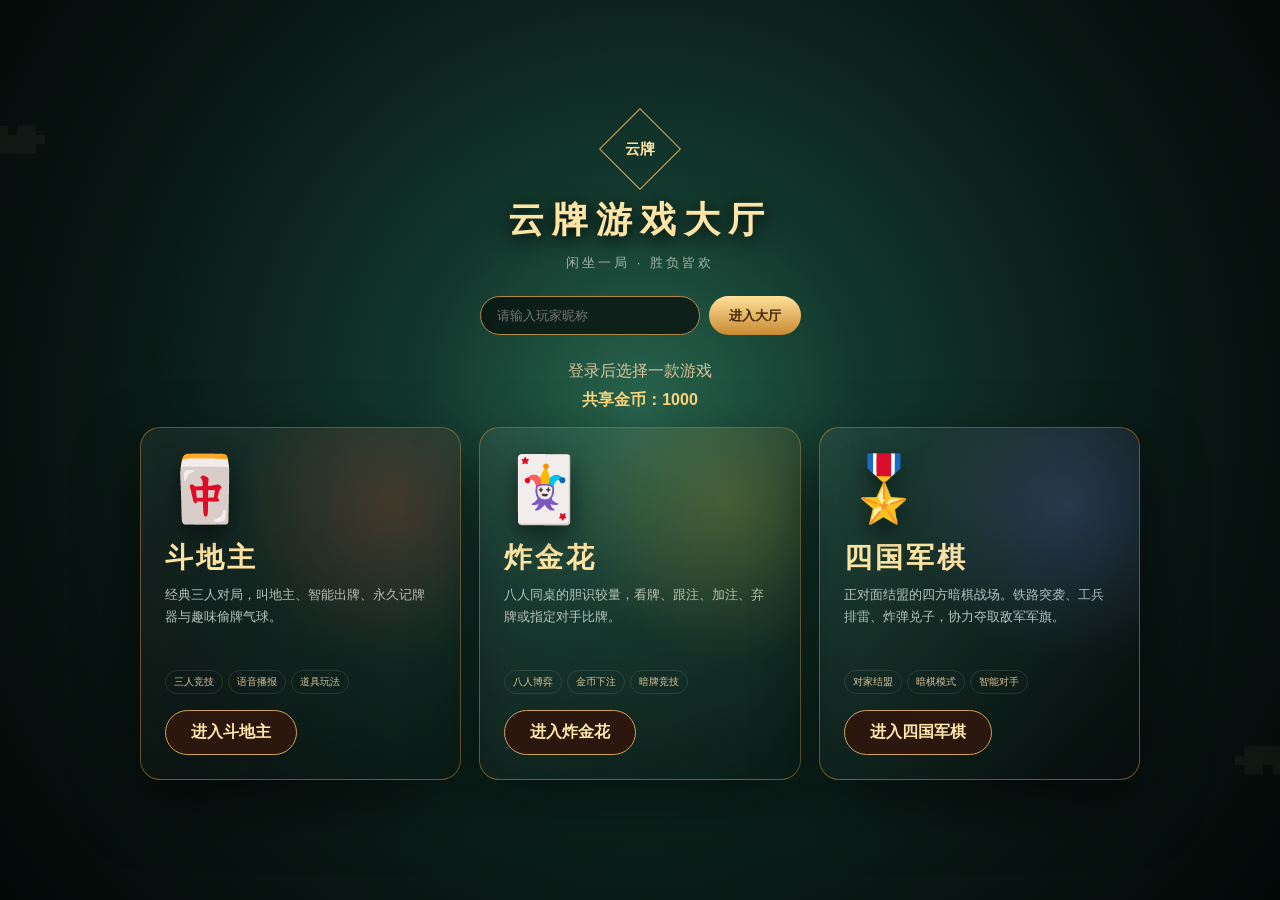
==== index.html @ a08ee3c9 "Fix army chess alliances and add hidden mode" ====
<!doctype html>
<html lang="zh-CN">
<head>
  <meta charset="utf-8">
  <meta name="viewport" content="width=device-width,initial-scale=1">
  <title>云牌游戏大厅</title>
  <style>
    *{box-sizing:border-box}body{margin:0;min-height:100vh;color:#f8e8bd;font-family:"PingFang SC","Microsoft YaHei",sans-serif;background:#07110f;overflow:hidden}
    body:before{content:"";position:fixed;inset:0;background:radial-gradient(circle at 50% 45%,#28644d 0,#12372c 28%,#091814 64%,#030807 100%)}
    .cloud{position:fixed;font-size:150px;opacity:.045}.a{left:-30px;top:8%}.b{right:-30px;bottom:8%;transform:rotate(180deg)}
    main{position:relative;z-index:1;min-height:100vh;display:grid;place-items:center;padding:30px}
    .shell{width:min(1000px,94vw)}
    .title{text-align:center;margin-bottom:24px}.seal{display:grid;place-items:center;width:58px;height:58px;margin:0 auto 18px;border:1px solid #d5aa5e;transform:rotate(45deg);color:#ffe2a2;font:700 15px serif}.seal span{transform:rotate(-45deg)}
    h1{margin:0;font:700 36px "STKaiti","KaiTi",serif;letter-spacing:8px;color:#ffe5a5;text-shadow:0 4px 20px #000}.subtitle{margin:9px 0;color:#9fb7aa;font-size:13px;letter-spacing:3px}
    .login{display:flex;justify-content:center;gap:9px;margin-bottom:26px}.login input{width:220px;padding:11px 16px;border:1px solid #b58a49;border-radius:22px;background:#07100dbb;color:#fff3cf;outline:none}.login button{padding:10px 20px;border:0;border-radius:22px;background:linear-gradient(#ffe19a,#c88a33);color:#442605;font-weight:800;cursor:pointer}
    .welcome{text-align:center;height:22px;margin-bottom:12px;color:#d9c49b}.coins{text-align:center;margin:-5px 0 16px;color:#ffd77e;font-weight:700}
    .games{display:grid;grid-template-columns:repeat(3,1fr);gap:18px}.game-card{position:relative;min-height:330px;padding:24px;border:1px solid #b88a4788;border-radius:20px;overflow:hidden;background:linear-gradient(145deg,#ffffff0e,#00000038);box-shadow:0 24px 60px #0008;transition:.25s}.game-card:hover{transform:translateY(-7px);border-color:#e1b965;box-shadow:0 30px 70px #000b}
    .game-card:before{content:"";position:absolute;inset:0;background:radial-gradient(circle at 78% 22%,var(--glow),transparent 42%);pointer-events:none}
    .ddz{--glow:#d94a2d38}.zjh{--glow:#d4a82738}.jq{--glow:#6d78e03d}.icon{font-size:64px;filter:drop-shadow(0 10px 12px #0008)}h2{font:700 28px "KaiTi",serif;margin:12px 0 7px;color:#ffe4a2;letter-spacing:3px}.desc{height:70px;color:#b6c6bc;line-height:1.7;font-size:13px}.tags{display:flex;gap:5px;margin:16px 0;flex-wrap:wrap}.tag{padding:4px 8px;border:1px solid #ffffff1a;border-radius:12px;color:#d8c39b;font-size:10px}.enter{display:inline-block;padding:11px 25px;border:1px solid #d0a454;border-radius:24px;background:#2b170d;color:#ffe5ac;text-decoration:none;font-weight:700}.enter:hover{background:#d49a42;color:#3f2308}
    @media(max-width:700px){body{overflow:auto}.cloud{font-size:90px}main{display:block;padding:20px 14px}.shell{width:100%}.title{margin-bottom:16px}.seal{width:42px;height:42px;margin-bottom:13px}h1{font-size:27px;letter-spacing:4px}.subtitle{font-size:11px}.login{flex-wrap:nowrap;margin-bottom:15px}.login input{min-width:0;width:100%}.login button{flex:0 0 auto;padding:9px 13px}.welcome{font-size:13px}.games{grid-template-columns:1fr;gap:14px}.game-card{min-height:0;padding:19px}.icon{float:right;font-size:54px}h2{font-size:25px;margin-top:4px}.desc{height:auto;min-height:52px}.tags{margin:12px 0}.enter{width:100%;text-align:center;padding:10px}.coins{margin-bottom:12px}}
  </style>
</head>
<body>
  <div class="cloud a">☁</div><div class="cloud b">☁</div>
  <main><div class="shell">
    <div class="title"><div class="seal"><span>云牌</span></div><h1>云牌游戏大厅</h1><p class="subtitle">闲坐一局 · 胜负皆欢</p></div>
    <div class="login"><input id="nickname" maxlength="10" placeholder="请输入玩家昵称"><button id="loginBtn">进入大厅</button></div>
    <div class="welcome" id="welcome">登录后选择一款游戏</div><div class="coins">共享金币：<b id="coins">1000</b></div>
    <section class="games">
      <article class="game-card ddz"><div class="icon">🀄</div><h2>斗地主</h2><div class="desc">经典三人对局，叫地主、智能出牌、永久记牌器与趣味偷牌气球。</div><div class="tags"><span class="tag">三人竞技</span><span class="tag">语音播报</span><span class="tag">道具玩法</span></div><a class="enter" href="dou-dizhu.html">进入斗地主</a></article>
      <article class="game-card zjh"><div class="icon">🃏</div><h2>炸金花</h2><div class="desc">八人同桌的胆识较量，看牌、跟注、加注、弃牌或指定对手比牌。</div><div class="tags"><span class="tag">八人博弈</span><span class="tag">金币下注</span><span class="tag">暗牌竞技</span></div><a class="enter" href="zha-jin-hua.html">进入炸金花</a></article>
      <article class="game-card jq"><div class="icon">🎖️</div><h2>四国军棋</h2><div class="desc">正对面结盟的四方暗棋战场。铁路突袭、工兵排雷、炸弹兑子，协力夺取敌军军旗。</div><div class="tags"><span class="tag">对家结盟</span><span class="tag">暗棋模式</span><span class="tag">智能对手</span></div><a class="enter" href="four-army-chess.html">进入四国军棋</a></article>
    </section>
  </div></main>
  <script>
    const input=document.querySelector('#nickname'),welcome=document.querySelector('#welcome');
    input.value=localStorage.getItem('cloudPlayer')||'';
    function login(){let name=input.value.trim()||'云游客';localStorage.setItem('cloudPlayer',name);if(!localStorage.getItem('cloudCoins'))localStorage.setItem('cloudCoins','1000');welcome.textContent=`欢迎回来，${name}。请选择游戏。`;document.querySelector('#coins').textContent=localStorage.getItem('cloudCoins')}
    document.querySelector('#loginBtn').onclick=login;input.onkeydown=e=>{if(e.key==='Enter')login()};document.querySelector('#coins').textContent=localStorage.getItem('cloudCoins')||1000;if(input.value)login();
    document.querySelectorAll('.enter').forEach(a=>a.onclick=e=>{if(!localStorage.getItem('cloudPlayer')){e.preventDefault();login();location.href=a.href}})
  </script>
</body>
</html>
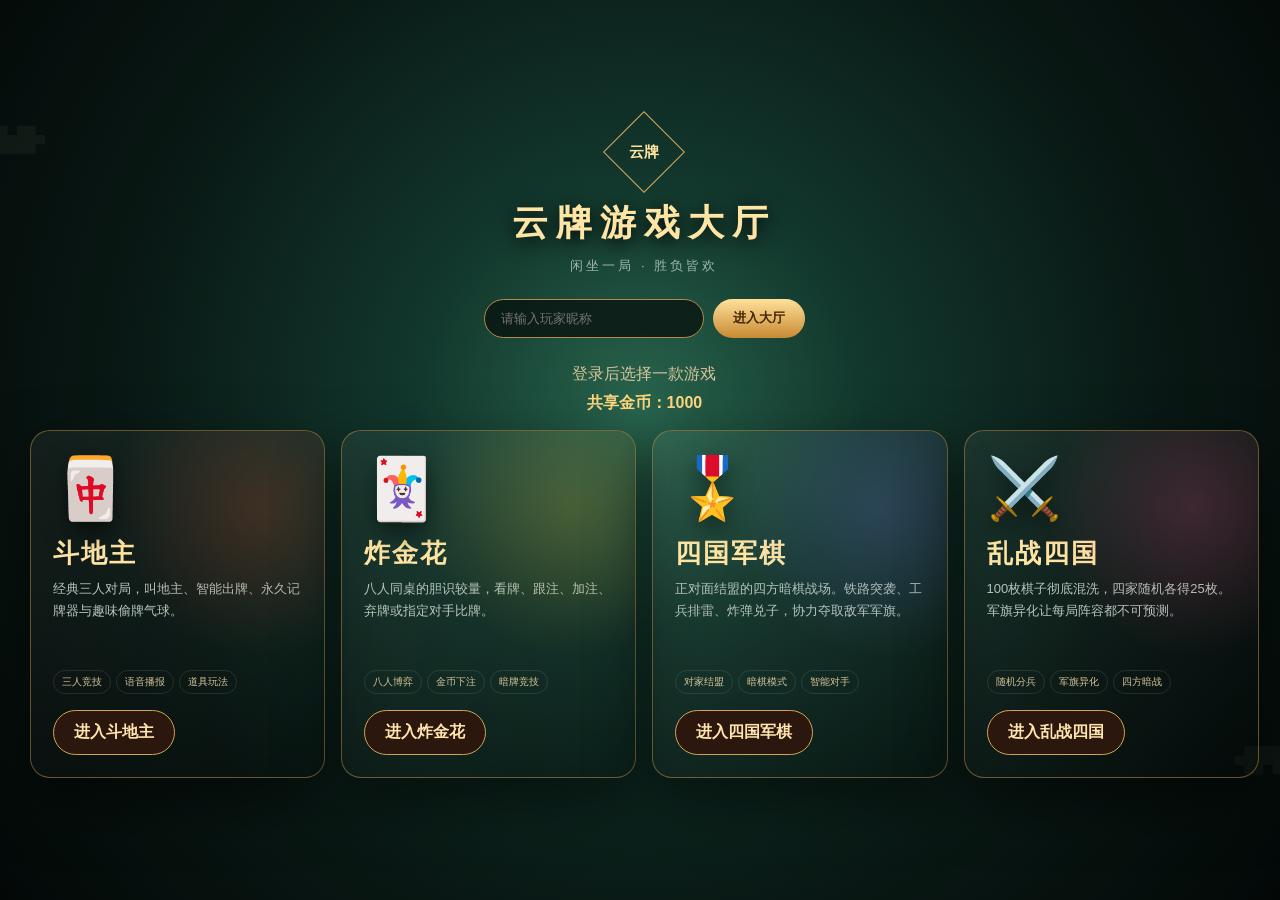
==== commit 69e8b84d: "Add chaos army chess and advanced AI" ====
--- a/index.html
+++ b/index.html
@@ -9,14 +9,14 @@
     body:before{content:"";position:fixed;inset:0;background:radial-gradient(circle at 50% 45%,#28644d 0,#12372c 28%,#091814 64%,#030807 100%)}
     .cloud{position:fixed;font-size:150px;opacity:.045}.a{left:-30px;top:8%}.b{right:-30px;bottom:8%;transform:rotate(180deg)}
     main{position:relative;z-index:1;min-height:100vh;display:grid;place-items:center;padding:30px}
-    .shell{width:min(1000px,94vw)}
+    .shell{width:min(1240px,96vw)}
     .title{text-align:center;margin-bottom:24px}.seal{display:grid;place-items:center;width:58px;height:58px;margin:0 auto 18px;border:1px solid #d5aa5e;transform:rotate(45deg);color:#ffe2a2;font:700 15px serif}.seal span{transform:rotate(-45deg)}
     h1{margin:0;font:700 36px "STKaiti","KaiTi",serif;letter-spacing:8px;color:#ffe5a5;text-shadow:0 4px 20px #000}.subtitle{margin:9px 0;color:#9fb7aa;font-size:13px;letter-spacing:3px}
     .login{display:flex;justify-content:center;gap:9px;margin-bottom:26px}.login input{width:220px;padding:11px 16px;border:1px solid #b58a49;border-radius:22px;background:#07100dbb;color:#fff3cf;outline:none}.login button{padding:10px 20px;border:0;border-radius:22px;background:linear-gradient(#ffe19a,#c88a33);color:#442605;font-weight:800;cursor:pointer}
     .welcome{text-align:center;height:22px;margin-bottom:12px;color:#d9c49b}.coins{text-align:center;margin:-5px 0 16px;color:#ffd77e;font-weight:700}
-    .games{display:grid;grid-template-columns:repeat(3,1fr);gap:18px}.game-card{position:relative;min-height:330px;padding:24px;border:1px solid #b88a4788;border-radius:20px;overflow:hidden;background:linear-gradient(145deg,#ffffff0e,#00000038);box-shadow:0 24px 60px #0008;transition:.25s}.game-card:hover{transform:translateY(-7px);border-color:#e1b965;box-shadow:0 30px 70px #000b}
+    .games{display:grid;grid-template-columns:repeat(4,1fr);gap:16px}.game-card{position:relative;min-height:330px;padding:22px;border:1px solid #b88a4788;border-radius:20px;overflow:hidden;background:linear-gradient(145deg,#ffffff0e,#00000038);box-shadow:0 24px 60px #0008;transition:.25s}.game-card:hover{transform:translateY(-7px);border-color:#e1b965;box-shadow:0 30px 70px #000b}
     .game-card:before{content:"";position:absolute;inset:0;background:radial-gradient(circle at 78% 22%,var(--glow),transparent 42%);pointer-events:none}
-    .ddz{--glow:#d94a2d38}.zjh{--glow:#d4a82738}.jq{--glow:#6d78e03d}.icon{font-size:64px;filter:drop-shadow(0 10px 12px #0008)}h2{font:700 28px "KaiTi",serif;margin:12px 0 7px;color:#ffe4a2;letter-spacing:3px}.desc{height:70px;color:#b6c6bc;line-height:1.7;font-size:13px}.tags{display:flex;gap:5px;margin:16px 0;flex-wrap:wrap}.tag{padding:4px 8px;border:1px solid #ffffff1a;border-radius:12px;color:#d8c39b;font-size:10px}.enter{display:inline-block;padding:11px 25px;border:1px solid #d0a454;border-radius:24px;background:#2b170d;color:#ffe5ac;text-decoration:none;font-weight:700}.enter:hover{background:#d49a42;color:#3f2308}
+    .ddz{--glow:#d94a2d38}.zjh{--glow:#d4a82738}.jq{--glow:#6d78e03d}.lz{--glow:#d451813d}.icon{font-size:60px;filter:drop-shadow(0 10px 12px #0008)}h2{font:700 26px "KaiTi",serif;margin:12px 0 7px;color:#ffe4a2;letter-spacing:2px}.desc{height:76px;color:#b6c6bc;line-height:1.7;font-size:13px}.tags{display:flex;gap:5px;margin:16px 0;flex-wrap:wrap}.tag{padding:4px 8px;border:1px solid #ffffff1a;border-radius:12px;color:#d8c39b;font-size:10px}.enter{display:inline-block;padding:11px 20px;border:1px solid #d0a454;border-radius:24px;background:#2b170d;color:#ffe5ac;text-decoration:none;font-weight:700}.enter:hover{background:#d49a42;color:#3f2308}
     @media(max-width:700px){body{overflow:auto}.cloud{font-size:90px}main{display:block;padding:20px 14px}.shell{width:100%}.title{margin-bottom:16px}.seal{width:42px;height:42px;margin-bottom:13px}h1{font-size:27px;letter-spacing:4px}.subtitle{font-size:11px}.login{flex-wrap:nowrap;margin-bottom:15px}.login input{min-width:0;width:100%}.login button{flex:0 0 auto;padding:9px 13px}.welcome{font-size:13px}.games{grid-template-columns:1fr;gap:14px}.game-card{min-height:0;padding:19px}.icon{float:right;font-size:54px}h2{font-size:25px;margin-top:4px}.desc{height:auto;min-height:52px}.tags{margin:12px 0}.enter{width:100%;text-align:center;padding:10px}.coins{margin-bottom:12px}}
   </style>
 </head>
@@ -30,6 +30,7 @@
       <article class="game-card ddz"><div class="icon">🀄</div><h2>斗地主</h2><div class="desc">经典三人对局，叫地主、智能出牌、永久记牌器与趣味偷牌气球。</div><div class="tags"><span class="tag">三人竞技</span><span class="tag">语音播报</span><span class="tag">道具玩法</span></div><a class="enter" href="dou-dizhu.html">进入斗地主</a></article>
       <article class="game-card zjh"><div class="icon">🃏</div><h2>炸金花</h2><div class="desc">八人同桌的胆识较量，看牌、跟注、加注、弃牌或指定对手比牌。</div><div class="tags"><span class="tag">八人博弈</span><span class="tag">金币下注</span><span class="tag">暗牌竞技</span></div><a class="enter" href="zha-jin-hua.html">进入炸金花</a></article>
       <article class="game-card jq"><div class="icon">🎖️</div><h2>四国军棋</h2><div class="desc">正对面结盟的四方暗棋战场。铁路突袭、工兵排雷、炸弹兑子，协力夺取敌军军旗。</div><div class="tags"><span class="tag">对家结盟</span><span class="tag">暗棋模式</span><span class="tag">智能对手</span></div><a class="enter" href="four-army-chess.html">进入四国军棋</a></article>
+      <article class="game-card lz"><div class="icon">⚔️</div><h2>乱战四国</h2><div class="desc">100枚棋子彻底混洗，四家随机各得25枚。军旗异化让每局阵容都不可预测。</div><div class="tags"><span class="tag">随机分兵</span><span class="tag">军旗异化</span><span class="tag">四方暗战</span></div><a class="enter" href="four-army-chess.html?mode=chaos">进入乱战四国</a></article>
     </section>
   </div></main>
   <script>
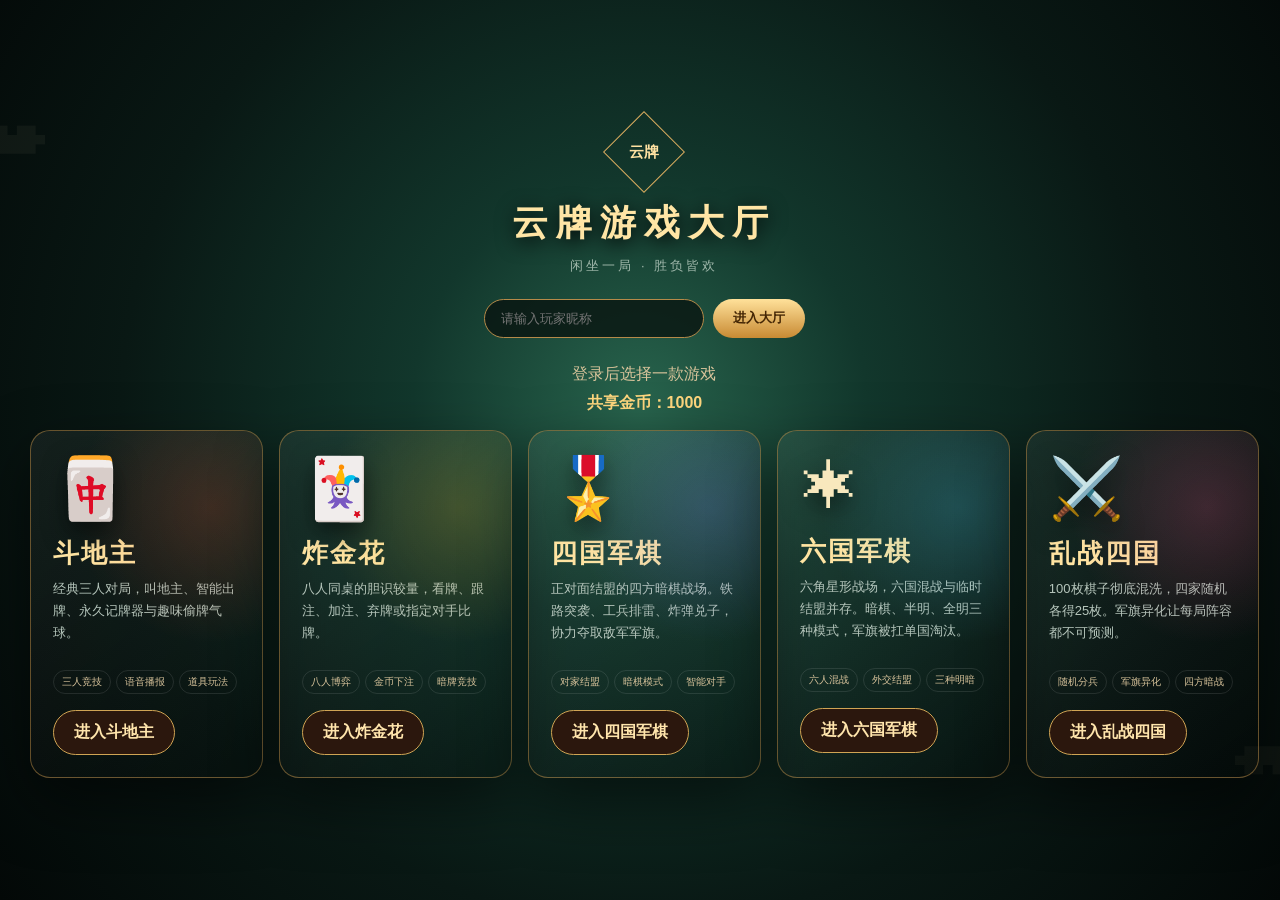
==== commit afb8923b: "Add files via upload" ====
--- a/index.html
+++ b/index.html
@@ -14,10 +14,10 @@
     h1{margin:0;font:700 36px "STKaiti","KaiTi",serif;letter-spacing:8px;color:#ffe5a5;text-shadow:0 4px 20px #000}.subtitle{margin:9px 0;color:#9fb7aa;font-size:13px;letter-spacing:3px}
     .login{display:flex;justify-content:center;gap:9px;margin-bottom:26px}.login input{width:220px;padding:11px 16px;border:1px solid #b58a49;border-radius:22px;background:#07100dbb;color:#fff3cf;outline:none}.login button{padding:10px 20px;border:0;border-radius:22px;background:linear-gradient(#ffe19a,#c88a33);color:#442605;font-weight:800;cursor:pointer}
     .welcome{text-align:center;height:22px;margin-bottom:12px;color:#d9c49b}.coins{text-align:center;margin:-5px 0 16px;color:#ffd77e;font-weight:700}
-    .games{display:grid;grid-template-columns:repeat(4,1fr);gap:16px}.game-card{position:relative;min-height:330px;padding:22px;border:1px solid #b88a4788;border-radius:20px;overflow:hidden;background:linear-gradient(145deg,#ffffff0e,#00000038);box-shadow:0 24px 60px #0008;transition:.25s}.game-card:hover{transform:translateY(-7px);border-color:#e1b965;box-shadow:0 30px 70px #000b}
+    .games{display:grid;grid-template-columns:repeat(5,1fr);gap:16px}.game-card{position:relative;min-height:330px;padding:22px;border:1px solid #b88a4788;border-radius:20px;overflow:hidden;background:linear-gradient(145deg,#ffffff0e,#00000038);box-shadow:0 24px 60px #0008;transition:.25s}.game-card:hover{transform:translateY(-7px);border-color:#e1b965;box-shadow:0 30px 70px #000b}
     .game-card:before{content:"";position:absolute;inset:0;background:radial-gradient(circle at 78% 22%,var(--glow),transparent 42%);pointer-events:none}
-    .ddz{--glow:#d94a2d38}.zjh{--glow:#d4a82738}.jq{--glow:#6d78e03d}.lz{--glow:#d451813d}.icon{font-size:60px;filter:drop-shadow(0 10px 12px #0008)}h2{font:700 26px "KaiTi",serif;margin:12px 0 7px;color:#ffe4a2;letter-spacing:2px}.desc{height:76px;color:#b6c6bc;line-height:1.7;font-size:13px}.tags{display:flex;gap:5px;margin:16px 0;flex-wrap:wrap}.tag{padding:4px 8px;border:1px solid #ffffff1a;border-radius:12px;color:#d8c39b;font-size:10px}.enter{display:inline-block;padding:11px 20px;border:1px solid #d0a454;border-radius:24px;background:#2b170d;color:#ffe5ac;text-decoration:none;font-weight:700}.enter:hover{background:#d49a42;color:#3f2308}
-    @media(max-width:700px){body{overflow:auto}.cloud{font-size:90px}main{display:block;padding:20px 14px}.shell{width:100%}.title{margin-bottom:16px}.seal{width:42px;height:42px;margin-bottom:13px}h1{font-size:27px;letter-spacing:4px}.subtitle{font-size:11px}.login{flex-wrap:nowrap;margin-bottom:15px}.login input{min-width:0;width:100%}.login button{flex:0 0 auto;padding:9px 13px}.welcome{font-size:13px}.games{grid-template-columns:1fr;gap:14px}.game-card{min-height:0;padding:19px}.icon{float:right;font-size:54px}h2{font-size:25px;margin-top:4px}.desc{height:auto;min-height:52px}.tags{margin:12px 0}.enter{width:100%;text-align:center;padding:10px}.coins{margin-bottom:12px}}
+    .ddz{--glow:#d94a2d38}.zjh{--glow:#d4a82738}.jq{--glow:#6d78e03d}.six{--glow:#41b4d83d}.lz{--glow:#d451813d}.icon{font-size:60px;filter:drop-shadow(0 10px 12px #0008)}h2{font:700 26px "KaiTi",serif;margin:12px 0 7px;color:#ffe4a2;letter-spacing:2px}.desc{height:76px;color:#b6c6bc;line-height:1.7;font-size:13px}.tags{display:flex;gap:5px;margin:16px 0;flex-wrap:wrap}.tag{padding:4px 8px;border:1px solid #ffffff1a;border-radius:12px;color:#d8c39b;font-size:10px}.enter{display:inline-block;padding:11px 20px;border:1px solid #d0a454;border-radius:24px;background:#2b170d;color:#ffe5ac;text-decoration:none;font-weight:700}.enter:hover{background:#d49a42;color:#3f2308}
+    @media(max-width:1100px){.games{grid-template-columns:repeat(3,1fr)}}@media(max-width:700px){body{overflow:auto}.cloud{font-size:90px}main{display:block;padding:20px 14px}.shell{width:100%}.title{margin-bottom:16px}.seal{width:42px;height:42px;margin-bottom:13px}h1{font-size:27px;letter-spacing:4px}.subtitle{font-size:11px}.login{flex-wrap:nowrap;margin-bottom:15px}.login input{min-width:0;width:100%}.login button{flex:0 0 auto;padding:9px 13px}.welcome{font-size:13px}.games{grid-template-columns:1fr;gap:14px}.game-card{min-height:0;padding:19px}.icon{float:right;font-size:54px}h2{font-size:25px;margin-top:4px}.desc{height:auto;min-height:52px}.tags{margin:12px 0}.enter{width:100%;text-align:center;padding:10px}.coins{margin-bottom:12px}}
   </style>
 </head>
 <body>
@@ -30,6 +30,7 @@
       <article class="game-card ddz"><div class="icon">🀄</div><h2>斗地主</h2><div class="desc">经典三人对局，叫地主、智能出牌、永久记牌器与趣味偷牌气球。</div><div class="tags"><span class="tag">三人竞技</span><span class="tag">语音播报</span><span class="tag">道具玩法</span></div><a class="enter" href="dou-dizhu.html">进入斗地主</a></article>
       <article class="game-card zjh"><div class="icon">🃏</div><h2>炸金花</h2><div class="desc">八人同桌的胆识较量，看牌、跟注、加注、弃牌或指定对手比牌。</div><div class="tags"><span class="tag">八人博弈</span><span class="tag">金币下注</span><span class="tag">暗牌竞技</span></div><a class="enter" href="zha-jin-hua.html">进入炸金花</a></article>
       <article class="game-card jq"><div class="icon">🎖️</div><h2>四国军棋</h2><div class="desc">正对面结盟的四方暗棋战场。铁路突袭、工兵排雷、炸弹兑子，协力夺取敌军军旗。</div><div class="tags"><span class="tag">对家结盟</span><span class="tag">暗棋模式</span><span class="tag">智能对手</span></div><a class="enter" href="four-army-chess.html">进入四国军棋</a></article>
+      <article class="game-card six"><div class="icon">✶</div><h2>六国军棋</h2><div class="desc">六角星形战场，六国混战与临时结盟并存。暗棋、半明、全明三种模式，军旗被扛单国淘汰。</div><div class="tags"><span class="tag">六人混战</span><span class="tag">外交结盟</span><span class="tag">三种明暗</span></div><a class="enter" href="six-army-chess.html">进入六国军棋</a></article>
       <article class="game-card lz"><div class="icon">⚔️</div><h2>乱战四国</h2><div class="desc">100枚棋子彻底混洗，四家随机各得25枚。军旗异化让每局阵容都不可预测。</div><div class="tags"><span class="tag">随机分兵</span><span class="tag">军旗异化</span><span class="tag">四方暗战</span></div><a class="enter" href="four-army-chess.html?mode=chaos">进入乱战四国</a></article>
     </section>
   </div></main>
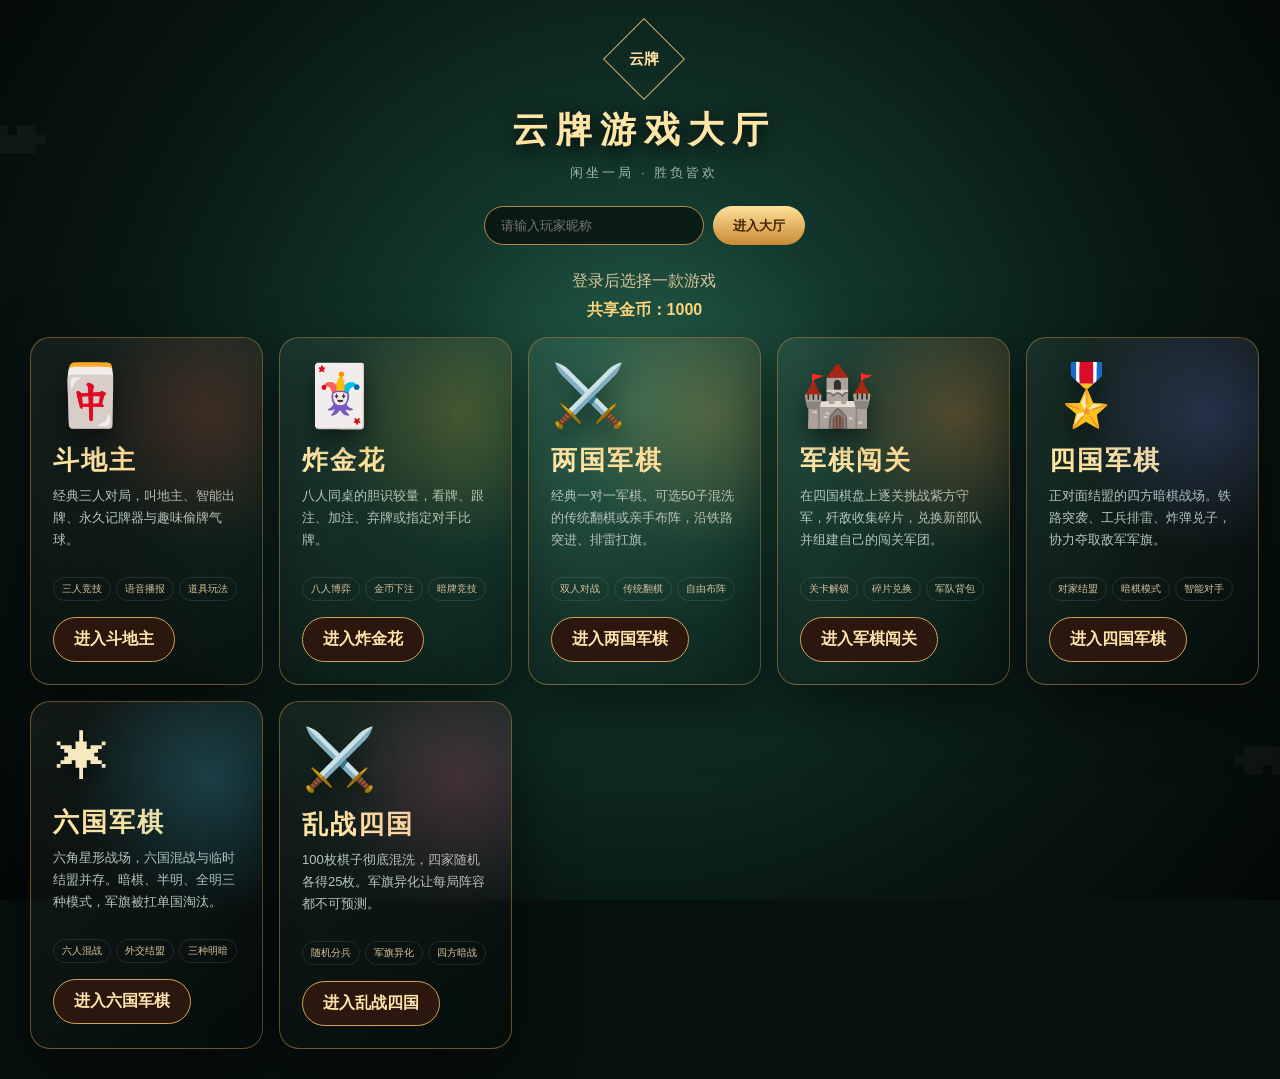
==== commit 6efaf0cc: "feat: add two-army chess and campaign mode" ====
--- a/index.html
+++ b/index.html
@@ -16,7 +16,7 @@
     .welcome{text-align:center;height:22px;margin-bottom:12px;color:#d9c49b}.coins{text-align:center;margin:-5px 0 16px;color:#ffd77e;font-weight:700}
     .games{display:grid;grid-template-columns:repeat(5,1fr);gap:16px}.game-card{position:relative;min-height:330px;padding:22px;border:1px solid #b88a4788;border-radius:20px;overflow:hidden;background:linear-gradient(145deg,#ffffff0e,#00000038);box-shadow:0 24px 60px #0008;transition:.25s}.game-card:hover{transform:translateY(-7px);border-color:#e1b965;box-shadow:0 30px 70px #000b}
     .game-card:before{content:"";position:absolute;inset:0;background:radial-gradient(circle at 78% 22%,var(--glow),transparent 42%);pointer-events:none}
-    .ddz{--glow:#d94a2d38}.zjh{--glow:#d4a82738}.jq{--glow:#6d78e03d}.six{--glow:#41b4d83d}.lz{--glow:#d451813d}.icon{font-size:60px;filter:drop-shadow(0 10px 12px #0008)}h2{font:700 26px "KaiTi",serif;margin:12px 0 7px;color:#ffe4a2;letter-spacing:2px}.desc{height:76px;color:#b6c6bc;line-height:1.7;font-size:13px}.tags{display:flex;gap:5px;margin:16px 0;flex-wrap:wrap}.tag{padding:4px 8px;border:1px solid #ffffff1a;border-radius:12px;color:#d8c39b;font-size:10px}.enter{display:inline-block;padding:11px 20px;border:1px solid #d0a454;border-radius:24px;background:#2b170d;color:#ffe5ac;text-decoration:none;font-weight:700}.enter:hover{background:#d49a42;color:#3f2308}
+    .ddz{--glow:#d94a2d38}.zjh{--glow:#d4a82738}.two{--glow:#d99b3e3d}.campaign{--glow:#e28b3d48}.jq{--glow:#6d78e03d}.six{--glow:#41b4d83d}.lz{--glow:#d451813d}.icon{font-size:60px;filter:drop-shadow(0 10px 12px #0008)}h2{font:700 26px "KaiTi",serif;margin:12px 0 7px;color:#ffe4a2;letter-spacing:2px}.desc{height:76px;color:#b6c6bc;line-height:1.7;font-size:13px}.tags{display:flex;gap:5px;margin:16px 0;flex-wrap:wrap}.tag{padding:4px 8px;border:1px solid #ffffff1a;border-radius:12px;color:#d8c39b;font-size:10px}.enter{display:inline-block;padding:11px 20px;border:1px solid #d0a454;border-radius:24px;background:#2b170d;color:#ffe5ac;text-decoration:none;font-weight:700}.enter:hover{background:#d49a42;color:#3f2308}
     @media(max-width:1100px){.games{grid-template-columns:repeat(3,1fr)}}@media(max-width:700px){body{overflow:auto}.cloud{font-size:90px}main{display:block;padding:20px 14px}.shell{width:100%}.title{margin-bottom:16px}.seal{width:42px;height:42px;margin-bottom:13px}h1{font-size:27px;letter-spacing:4px}.subtitle{font-size:11px}.login{flex-wrap:nowrap;margin-bottom:15px}.login input{min-width:0;width:100%}.login button{flex:0 0 auto;padding:9px 13px}.welcome{font-size:13px}.games{grid-template-columns:1fr;gap:14px}.game-card{min-height:0;padding:19px}.icon{float:right;font-size:54px}h2{font-size:25px;margin-top:4px}.desc{height:auto;min-height:52px}.tags{margin:12px 0}.enter{width:100%;text-align:center;padding:10px}.coins{margin-bottom:12px}}
   </style>
 </head>
@@ -29,6 +29,8 @@
     <section class="games">
       <article class="game-card ddz"><div class="icon">🀄</div><h2>斗地主</h2><div class="desc">经典三人对局，叫地主、智能出牌、永久记牌器与趣味偷牌气球。</div><div class="tags"><span class="tag">三人竞技</span><span class="tag">语音播报</span><span class="tag">道具玩法</span></div><a class="enter" href="dou-dizhu.html">进入斗地主</a></article>
       <article class="game-card zjh"><div class="icon">🃏</div><h2>炸金花</h2><div class="desc">八人同桌的胆识较量，看牌、跟注、加注、弃牌或指定对手比牌。</div><div class="tags"><span class="tag">八人博弈</span><span class="tag">金币下注</span><span class="tag">暗牌竞技</span></div><a class="enter" href="zha-jin-hua.html">进入炸金花</a></article>
+      <article class="game-card two"><div class="icon">⚔️</div><h2>两国军棋</h2><div class="desc">经典一对一军棋。可选50子混洗的传统翻棋或亲手布阵，沿铁路突进、排雷扛旗。</div><div class="tags"><span class="tag">双人对战</span><span class="tag">传统翻棋</span><span class="tag">自由布阵</span></div><a class="enter" href="two-army-chess.html">进入两国军棋</a></article>
+      <article class="game-card campaign"><div class="icon">🏰</div><h2>军棋闯关</h2><div class="desc">在四国棋盘上逐关挑战紫方守军，歼敌收集碎片，兑换新部队并组建自己的闯关军团。</div><div class="tags"><span class="tag">关卡解锁</span><span class="tag">碎片兑换</span><span class="tag">军队背包</span></div><a class="enter" href="army-campaign.html">进入军棋闯关</a></article>
       <article class="game-card jq"><div class="icon">🎖️</div><h2>四国军棋</h2><div class="desc">正对面结盟的四方暗棋战场。铁路突袭、工兵排雷、炸弹兑子，协力夺取敌军军旗。</div><div class="tags"><span class="tag">对家结盟</span><span class="tag">暗棋模式</span><span class="tag">智能对手</span></div><a class="enter" href="four-army-chess.html">进入四国军棋</a></article>
       <article class="game-card six"><div class="icon">✶</div><h2>六国军棋</h2><div class="desc">六角星形战场，六国混战与临时结盟并存。暗棋、半明、全明三种模式，军旗被扛单国淘汰。</div><div class="tags"><span class="tag">六人混战</span><span class="tag">外交结盟</span><span class="tag">三种明暗</span></div><a class="enter" href="six-army-chess.html">进入六国军棋</a></article>
       <article class="game-card lz"><div class="icon">⚔️</div><h2>乱战四国</h2><div class="desc">100枚棋子彻底混洗，四家随机各得25枚。军旗异化让每局阵容都不可预测。</div><div class="tags"><span class="tag">随机分兵</span><span class="tag">军旗异化</span><span class="tag">四方暗战</span></div><a class="enter" href="four-army-chess.html?mode=chaos">进入乱战四国</a></article>
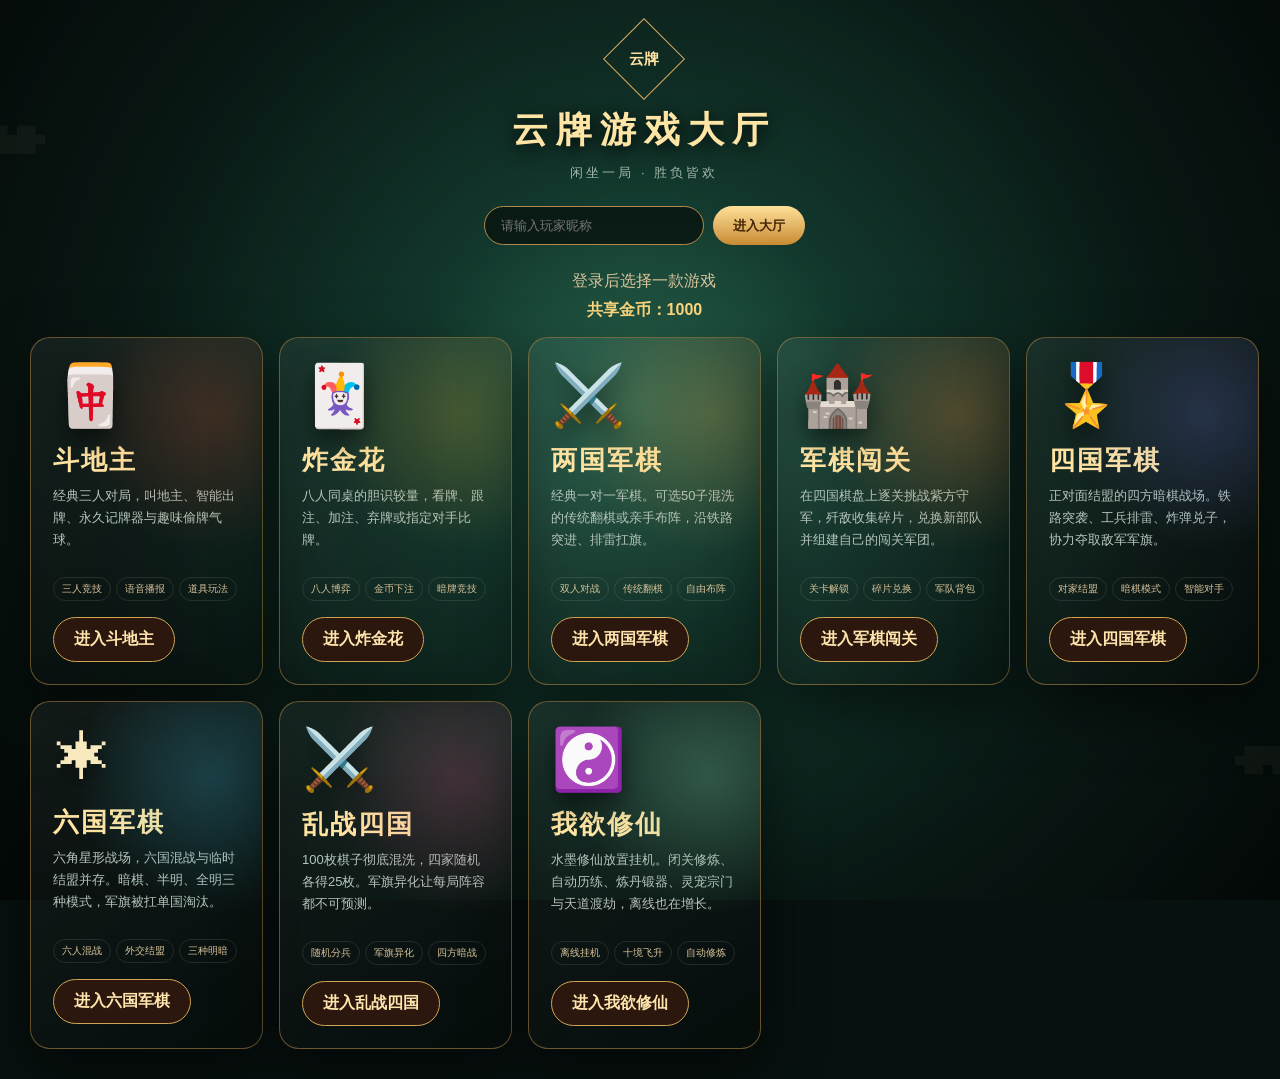
==== commit 20181bfc: "新增我欲修仙挂机游戏" ====
--- a/index.html
+++ b/index.html
@@ -16,7 +16,7 @@
     .welcome{text-align:center;height:22px;margin-bottom:12px;color:#d9c49b}.coins{text-align:center;margin:-5px 0 16px;color:#ffd77e;font-weight:700}
     .games{display:grid;grid-template-columns:repeat(5,1fr);gap:16px}.game-card{position:relative;min-height:330px;padding:22px;border:1px solid #b88a4788;border-radius:20px;overflow:hidden;background:linear-gradient(145deg,#ffffff0e,#00000038);box-shadow:0 24px 60px #0008;transition:.25s}.game-card:hover{transform:translateY(-7px);border-color:#e1b965;box-shadow:0 30px 70px #000b}
     .game-card:before{content:"";position:absolute;inset:0;background:radial-gradient(circle at 78% 22%,var(--glow),transparent 42%);pointer-events:none}
-    .ddz{--glow:#d94a2d38}.zjh{--glow:#d4a82738}.two{--glow:#d99b3e3d}.campaign{--glow:#e28b3d48}.jq{--glow:#6d78e03d}.six{--glow:#41b4d83d}.lz{--glow:#d451813d}.icon{font-size:60px;filter:drop-shadow(0 10px 12px #0008)}h2{font:700 26px "KaiTi",serif;margin:12px 0 7px;color:#ffe4a2;letter-spacing:2px}.desc{height:76px;color:#b6c6bc;line-height:1.7;font-size:13px}.tags{display:flex;gap:5px;margin:16px 0;flex-wrap:wrap}.tag{padding:4px 8px;border:1px solid #ffffff1a;border-radius:12px;color:#d8c39b;font-size:10px}.enter{display:inline-block;padding:11px 20px;border:1px solid #d0a454;border-radius:24px;background:#2b170d;color:#ffe5ac;text-decoration:none;font-weight:700}.enter:hover{background:#d49a42;color:#3f2308}
+    .ddz{--glow:#d94a2d38}.zjh{--glow:#d4a82738}.two{--glow:#d99b3e3d}.campaign{--glow:#e28b3d48}.jq{--glow:#6d78e03d}.six{--glow:#41b4d83d}.lz{--glow:#d451813d}.xiu{--glow:#78c89c48}.icon{font-size:60px;filter:drop-shadow(0 10px 12px #0008)}h2{font:700 26px "KaiTi",serif;margin:12px 0 7px;color:#ffe4a2;letter-spacing:2px}.desc{height:76px;color:#b6c6bc;line-height:1.7;font-size:13px}.tags{display:flex;gap:5px;margin:16px 0;flex-wrap:wrap}.tag{padding:4px 8px;border:1px solid #ffffff1a;border-radius:12px;color:#d8c39b;font-size:10px}.enter{display:inline-block;padding:11px 20px;border:1px solid #d0a454;border-radius:24px;background:#2b170d;color:#ffe5ac;text-decoration:none;font-weight:700}.enter:hover{background:#d49a42;color:#3f2308}
     @media(max-width:1100px){.games{grid-template-columns:repeat(3,1fr)}}@media(max-width:700px){body{overflow:auto}.cloud{font-size:90px}main{display:block;padding:20px 14px}.shell{width:100%}.title{margin-bottom:16px}.seal{width:42px;height:42px;margin-bottom:13px}h1{font-size:27px;letter-spacing:4px}.subtitle{font-size:11px}.login{flex-wrap:nowrap;margin-bottom:15px}.login input{min-width:0;width:100%}.login button{flex:0 0 auto;padding:9px 13px}.welcome{font-size:13px}.games{grid-template-columns:1fr;gap:14px}.game-card{min-height:0;padding:19px}.icon{float:right;font-size:54px}h2{font-size:25px;margin-top:4px}.desc{height:auto;min-height:52px}.tags{margin:12px 0}.enter{width:100%;text-align:center;padding:10px}.coins{margin-bottom:12px}}
   </style>
 </head>
@@ -34,6 +34,7 @@
       <article class="game-card jq"><div class="icon">🎖️</div><h2>四国军棋</h2><div class="desc">正对面结盟的四方暗棋战场。铁路突袭、工兵排雷、炸弹兑子，协力夺取敌军军旗。</div><div class="tags"><span class="tag">对家结盟</span><span class="tag">暗棋模式</span><span class="tag">智能对手</span></div><a class="enter" href="four-army-chess.html">进入四国军棋</a></article>
       <article class="game-card six"><div class="icon">✶</div><h2>六国军棋</h2><div class="desc">六角星形战场，六国混战与临时结盟并存。暗棋、半明、全明三种模式，军旗被扛单国淘汰。</div><div class="tags"><span class="tag">六人混战</span><span class="tag">外交结盟</span><span class="tag">三种明暗</span></div><a class="enter" href="six-army-chess.html">进入六国军棋</a></article>
       <article class="game-card lz"><div class="icon">⚔️</div><h2>乱战四国</h2><div class="desc">100枚棋子彻底混洗，四家随机各得25枚。军旗异化让每局阵容都不可预测。</div><div class="tags"><span class="tag">随机分兵</span><span class="tag">军旗异化</span><span class="tag">四方暗战</span></div><a class="enter" href="four-army-chess.html?mode=chaos">进入乱战四国</a></article>
+      <article class="game-card xiu"><div class="icon">☯️</div><h2>我欲修仙</h2><div class="desc">水墨修仙放置挂机。闭关修炼、自动历练、炼丹锻器、灵宠宗门与天道渡劫，离线也在增长。</div><div class="tags"><span class="tag">离线挂机</span><span class="tag">十境飞升</span><span class="tag">自动修炼</span></div><a class="enter" href="wo-yu-xiu-xian.html">进入我欲修仙</a></article>
     </section>
   </div></main>
   <script>
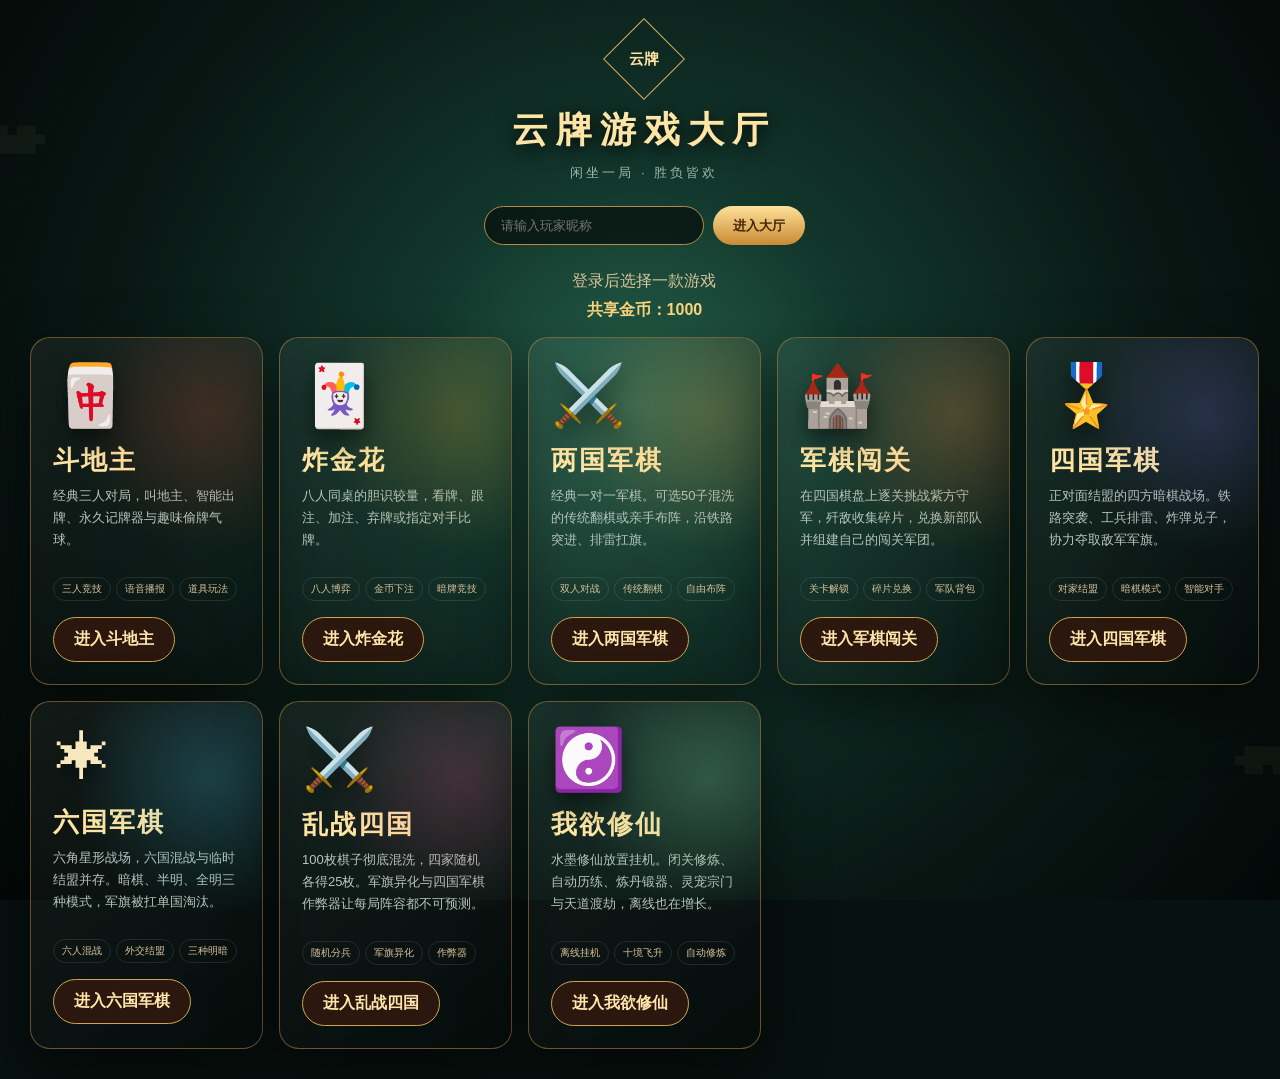
==== commit e23b8b03: "Add cheats to chaos four-army chess" ====
--- a/index.html
+++ b/index.html
@@ -33,7 +33,7 @@
       <article class="game-card campaign"><div class="icon">🏰</div><h2>军棋闯关</h2><div class="desc">在四国棋盘上逐关挑战紫方守军，歼敌收集碎片，兑换新部队并组建自己的闯关军团。</div><div class="tags"><span class="tag">关卡解锁</span><span class="tag">碎片兑换</span><span class="tag">军队背包</span></div><a class="enter" href="army-campaign.html">进入军棋闯关</a></article>
       <article class="game-card jq"><div class="icon">🎖️</div><h2>四国军棋</h2><div class="desc">正对面结盟的四方暗棋战场。铁路突袭、工兵排雷、炸弹兑子，协力夺取敌军军旗。</div><div class="tags"><span class="tag">对家结盟</span><span class="tag">暗棋模式</span><span class="tag">智能对手</span></div><a class="enter" href="four-army-chess.html">进入四国军棋</a></article>
       <article class="game-card six"><div class="icon">✶</div><h2>六国军棋</h2><div class="desc">六角星形战场，六国混战与临时结盟并存。暗棋、半明、全明三种模式，军旗被扛单国淘汰。</div><div class="tags"><span class="tag">六人混战</span><span class="tag">外交结盟</span><span class="tag">三种明暗</span></div><a class="enter" href="six-army-chess.html">进入六国军棋</a></article>
-      <article class="game-card lz"><div class="icon">⚔️</div><h2>乱战四国</h2><div class="desc">100枚棋子彻底混洗，四家随机各得25枚。军旗异化让每局阵容都不可预测。</div><div class="tags"><span class="tag">随机分兵</span><span class="tag">军旗异化</span><span class="tag">四方暗战</span></div><a class="enter" href="four-army-chess.html?mode=chaos">进入乱战四国</a></article>
+      <article class="game-card lz"><div class="icon">⚔️</div><h2>乱战四国</h2><div class="desc">100枚棋子彻底混洗，四家随机各得25枚。军旗异化与四国军棋作弊器让每局阵容都不可预测。</div><div class="tags"><span class="tag">随机分兵</span><span class="tag">军旗异化</span><span class="tag">作弊器</span></div><a class="enter" href="four-army-chess.html?mode=chaos">进入乱战四国</a></article>
       <article class="game-card xiu"><div class="icon">☯️</div><h2>我欲修仙</h2><div class="desc">水墨修仙放置挂机。闭关修炼、自动历练、炼丹锻器、灵宠宗门与天道渡劫，离线也在增长。</div><div class="tags"><span class="tag">离线挂机</span><span class="tag">十境飞升</span><span class="tag">自动修炼</span></div><a class="enter" href="wo-yu-xiu-xian.html">进入我欲修仙</a></article>
     </section>
   </div></main>
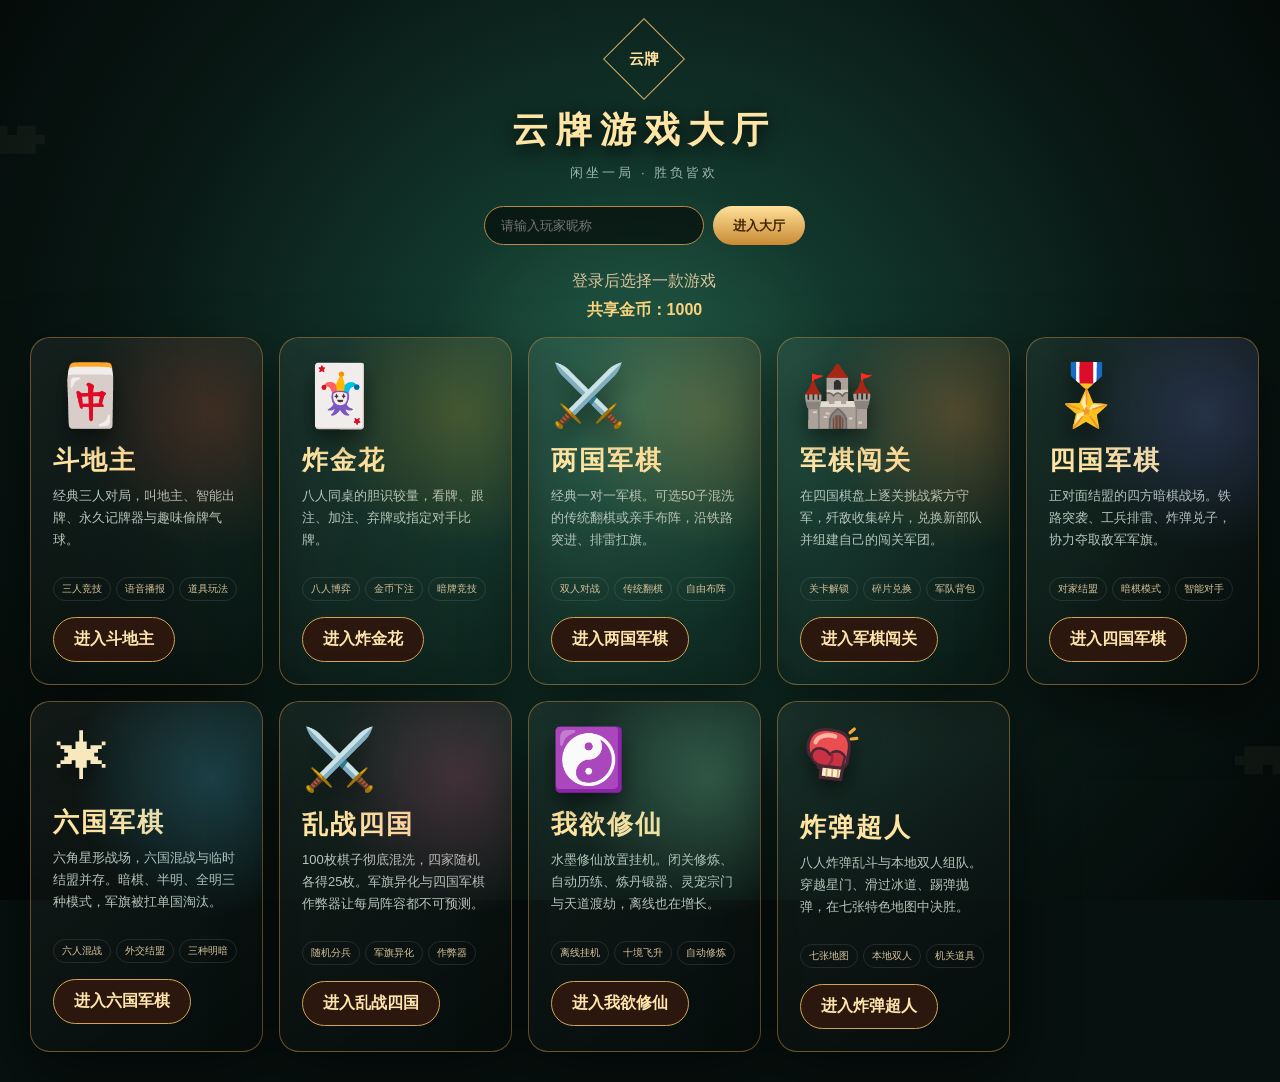
==== commit 91d5be49: "Add Bomb Superman arena game" ====
--- a/index.html
+++ b/index.html
@@ -5,7 +5,7 @@
   <meta name="viewport" content="width=device-width,initial-scale=1">
   <title>云牌游戏大厅</title>
   <style>
-    *{box-sizing:border-box}body{margin:0;min-height:100vh;color:#f8e8bd;font-family:"PingFang SC","Microsoft YaHei",sans-serif;background:#07110f;overflow:hidden}
+    *{box-sizing:border-box}body{margin:0;min-height:100vh;color:#f8e8bd;font-family:"PingFang SC","Microsoft YaHei",sans-serif;background:#07110f;overflow-x:hidden;overflow-y:auto}
     body:before{content:"";position:fixed;inset:0;background:radial-gradient(circle at 50% 45%,#28644d 0,#12372c 28%,#091814 64%,#030807 100%)}
     .cloud{position:fixed;font-size:150px;opacity:.045}.a{left:-30px;top:8%}.b{right:-30px;bottom:8%;transform:rotate(180deg)}
     main{position:relative;z-index:1;min-height:100vh;display:grid;place-items:center;padding:30px}
@@ -35,6 +35,7 @@
       <article class="game-card six"><div class="icon">✶</div><h2>六国军棋</h2><div class="desc">六角星形战场，六国混战与临时结盟并存。暗棋、半明、全明三种模式，军旗被扛单国淘汰。</div><div class="tags"><span class="tag">六人混战</span><span class="tag">外交结盟</span><span class="tag">三种明暗</span></div><a class="enter" href="six-army-chess.html">进入六国军棋</a></article>
       <article class="game-card lz"><div class="icon">⚔️</div><h2>乱战四国</h2><div class="desc">100枚棋子彻底混洗，四家随机各得25枚。军旗异化与四国军棋作弊器让每局阵容都不可预测。</div><div class="tags"><span class="tag">随机分兵</span><span class="tag">军旗异化</span><span class="tag">作弊器</span></div><a class="enter" href="four-army-chess.html?mode=chaos">进入乱战四国</a></article>
       <article class="game-card xiu"><div class="icon">☯️</div><h2>我欲修仙</h2><div class="desc">水墨修仙放置挂机。闭关修炼、自动历练、炼丹锻器、灵宠宗门与天道渡劫，离线也在增长。</div><div class="tags"><span class="tag">离线挂机</span><span class="tag">十境飞升</span><span class="tag">自动修炼</span></div><a class="enter" href="wo-yu-xiu-xian.html">进入我欲修仙</a></article>
+      <article class="game-card bomber"><div class="icon"><img src="bomb-superman/assets/punch.svg" width="60" height="60" alt="拳击手套"></div><h2>炸弹超人</h2><div class="desc">八人炸弹乱斗与本地双人组队。穿越星门、滑过冰道、踢弹抛弹，在七张特色地图中决胜。</div><div class="tags"><span class="tag">七张地图</span><span class="tag">本地双人</span><span class="tag">机关道具</span></div><a class="enter" href="bomb-superman/index.html">进入炸弹超人</a></article>
     </section>
   </div></main>
   <script>
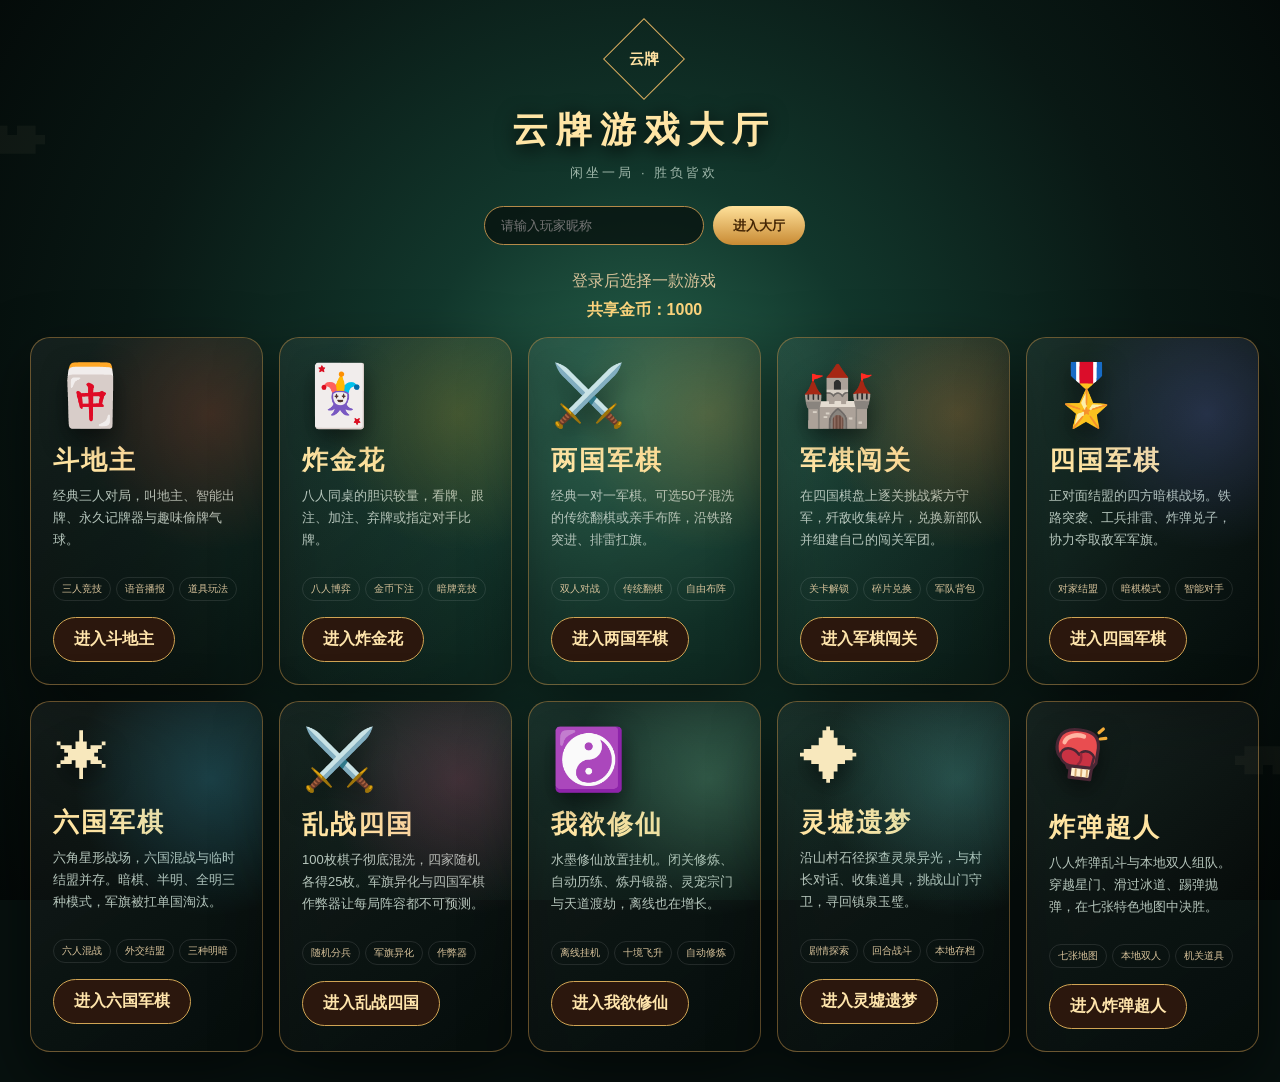
==== commit 454f6114: "Add Lingxu Dream RPG to game lobby" ====
--- a/index.html
+++ b/index.html
@@ -16,7 +16,7 @@
     .welcome{text-align:center;height:22px;margin-bottom:12px;color:#d9c49b}.coins{text-align:center;margin:-5px 0 16px;color:#ffd77e;font-weight:700}
     .games{display:grid;grid-template-columns:repeat(5,1fr);gap:16px}.game-card{position:relative;min-height:330px;padding:22px;border:1px solid #b88a4788;border-radius:20px;overflow:hidden;background:linear-gradient(145deg,#ffffff0e,#00000038);box-shadow:0 24px 60px #0008;transition:.25s}.game-card:hover{transform:translateY(-7px);border-color:#e1b965;box-shadow:0 30px 70px #000b}
     .game-card:before{content:"";position:absolute;inset:0;background:radial-gradient(circle at 78% 22%,var(--glow),transparent 42%);pointer-events:none}
-    .ddz{--glow:#d94a2d38}.zjh{--glow:#d4a82738}.two{--glow:#d99b3e3d}.campaign{--glow:#e28b3d48}.jq{--glow:#6d78e03d}.six{--glow:#41b4d83d}.lz{--glow:#d451813d}.xiu{--glow:#78c89c48}.icon{font-size:60px;filter:drop-shadow(0 10px 12px #0008)}h2{font:700 26px "KaiTi",serif;margin:12px 0 7px;color:#ffe4a2;letter-spacing:2px}.desc{height:76px;color:#b6c6bc;line-height:1.7;font-size:13px}.tags{display:flex;gap:5px;margin:16px 0;flex-wrap:wrap}.tag{padding:4px 8px;border:1px solid #ffffff1a;border-radius:12px;color:#d8c39b;font-size:10px}.enter{display:inline-block;padding:11px 20px;border:1px solid #d0a454;border-radius:24px;background:#2b170d;color:#ffe5ac;text-decoration:none;font-weight:700}.enter:hover{background:#d49a42;color:#3f2308}
+    .ddz{--glow:#d94a2d38}.zjh{--glow:#d4a82738}.two{--glow:#d99b3e3d}.campaign{--glow:#e28b3d48}.jq{--glow:#6d78e03d}.six{--glow:#41b4d83d}.lz{--glow:#d451813d}.xiu{--glow:#78c89c48}.lingxu{--glow:#5fc5c04a}.icon{font-size:60px;filter:drop-shadow(0 10px 12px #0008)}h2{font:700 26px "KaiTi",serif;margin:12px 0 7px;color:#ffe4a2;letter-spacing:2px}.desc{height:76px;color:#b6c6bc;line-height:1.7;font-size:13px}.tags{display:flex;gap:5px;margin:16px 0;flex-wrap:wrap}.tag{padding:4px 8px;border:1px solid #ffffff1a;border-radius:12px;color:#d8c39b;font-size:10px}.enter{display:inline-block;padding:11px 20px;border:1px solid #d0a454;border-radius:24px;background:#2b170d;color:#ffe5ac;text-decoration:none;font-weight:700}.enter:hover{background:#d49a42;color:#3f2308}
     @media(max-width:1100px){.games{grid-template-columns:repeat(3,1fr)}}@media(max-width:700px){body{overflow:auto}.cloud{font-size:90px}main{display:block;padding:20px 14px}.shell{width:100%}.title{margin-bottom:16px}.seal{width:42px;height:42px;margin-bottom:13px}h1{font-size:27px;letter-spacing:4px}.subtitle{font-size:11px}.login{flex-wrap:nowrap;margin-bottom:15px}.login input{min-width:0;width:100%}.login button{flex:0 0 auto;padding:9px 13px}.welcome{font-size:13px}.games{grid-template-columns:1fr;gap:14px}.game-card{min-height:0;padding:19px}.icon{float:right;font-size:54px}h2{font-size:25px;margin-top:4px}.desc{height:auto;min-height:52px}.tags{margin:12px 0}.enter{width:100%;text-align:center;padding:10px}.coins{margin-bottom:12px}}
   </style>
 </head>
@@ -35,6 +35,7 @@
       <article class="game-card six"><div class="icon">✶</div><h2>六国军棋</h2><div class="desc">六角星形战场，六国混战与临时结盟并存。暗棋、半明、全明三种模式，军旗被扛单国淘汰。</div><div class="tags"><span class="tag">六人混战</span><span class="tag">外交结盟</span><span class="tag">三种明暗</span></div><a class="enter" href="six-army-chess.html">进入六国军棋</a></article>
       <article class="game-card lz"><div class="icon">⚔️</div><h2>乱战四国</h2><div class="desc">100枚棋子彻底混洗，四家随机各得25枚。军旗异化与四国军棋作弊器让每局阵容都不可预测。</div><div class="tags"><span class="tag">随机分兵</span><span class="tag">军旗异化</span><span class="tag">作弊器</span></div><a class="enter" href="four-army-chess.html?mode=chaos">进入乱战四国</a></article>
       <article class="game-card xiu"><div class="icon">☯️</div><h2>我欲修仙</h2><div class="desc">水墨修仙放置挂机。闭关修炼、自动历练、炼丹锻器、灵宠宗门与天道渡劫，离线也在增长。</div><div class="tags"><span class="tag">离线挂机</span><span class="tag">十境飞升</span><span class="tag">自动修炼</span></div><a class="enter" href="wo-yu-xiu-xian.html">进入我欲修仙</a></article>
+      <article class="game-card lingxu"><div class="icon">✦</div><h2>灵墟遗梦</h2><div class="desc">沿山村石径探查灵泉异光，与村长对话、收集道具，挑战山门守卫，寻回镇泉玉璧。</div><div class="tags"><span class="tag">剧情探索</span><span class="tag">回合战斗</span><span class="tag">本地存档</span></div><a class="enter" href="lingxu-rpg/index.html">进入灵墟遗梦</a></article>
       <article class="game-card bomber"><div class="icon"><img src="bomb-superman/assets/punch.svg" width="60" height="60" alt="拳击手套"></div><h2>炸弹超人</h2><div class="desc">八人炸弹乱斗与本地双人组队。穿越星门、滑过冰道、踢弹抛弹，在七张特色地图中决胜。</div><div class="tags"><span class="tag">七张地图</span><span class="tag">本地双人</span><span class="tag">机关道具</span></div><a class="enter" href="bomb-superman/index.html">进入炸弹超人</a></article>
     </section>
   </div></main>
